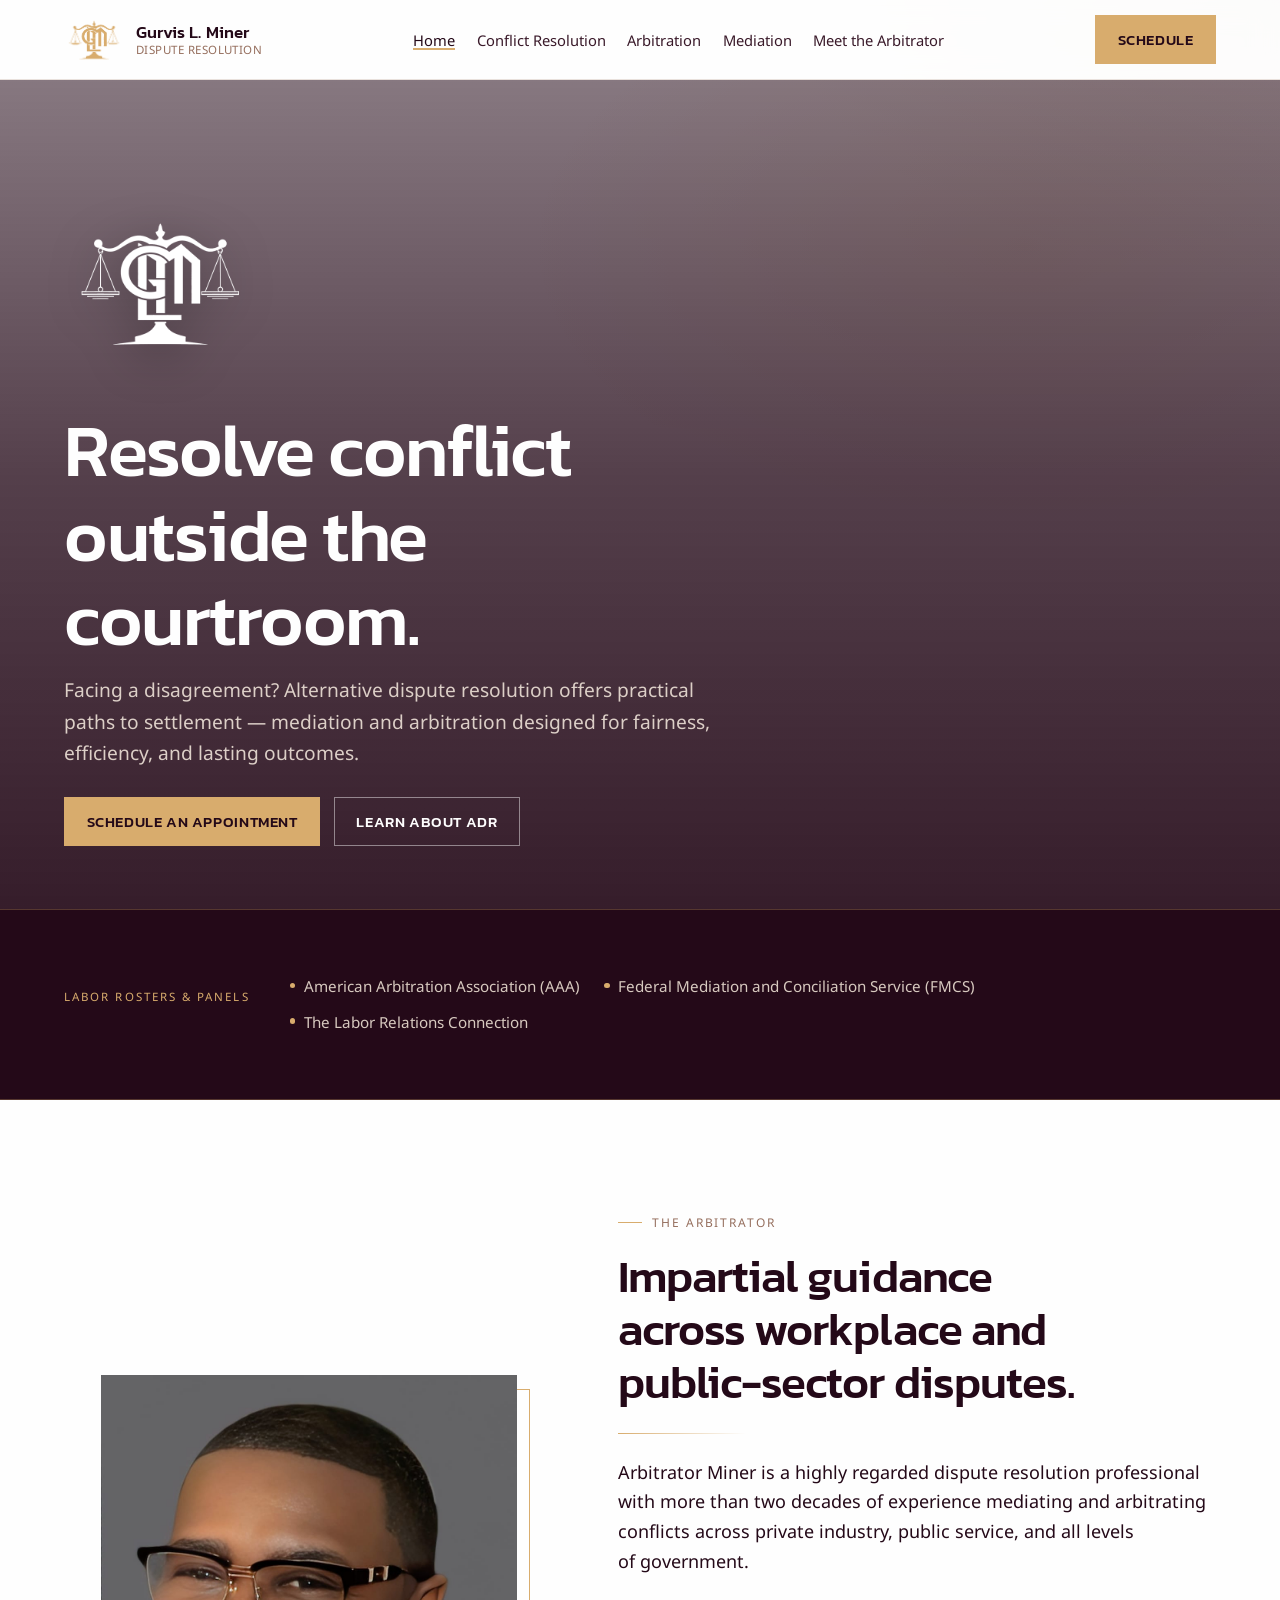
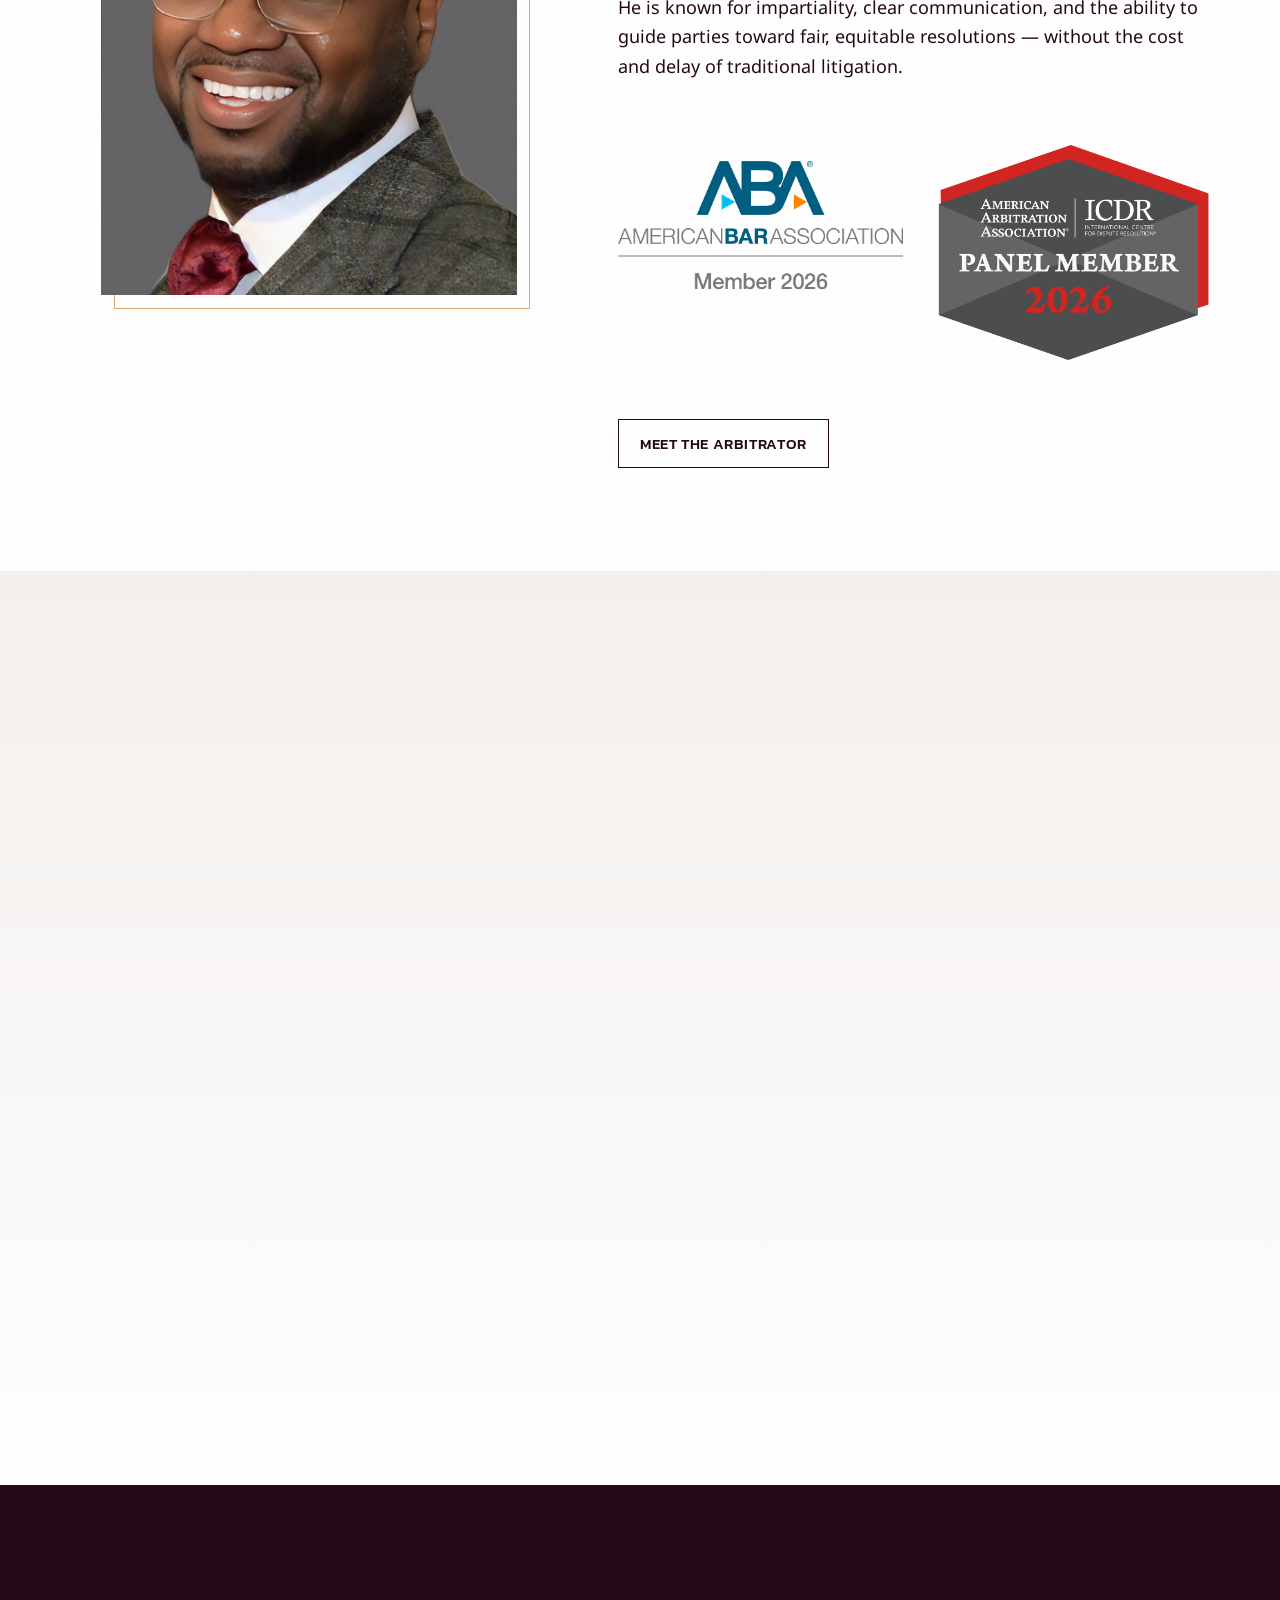
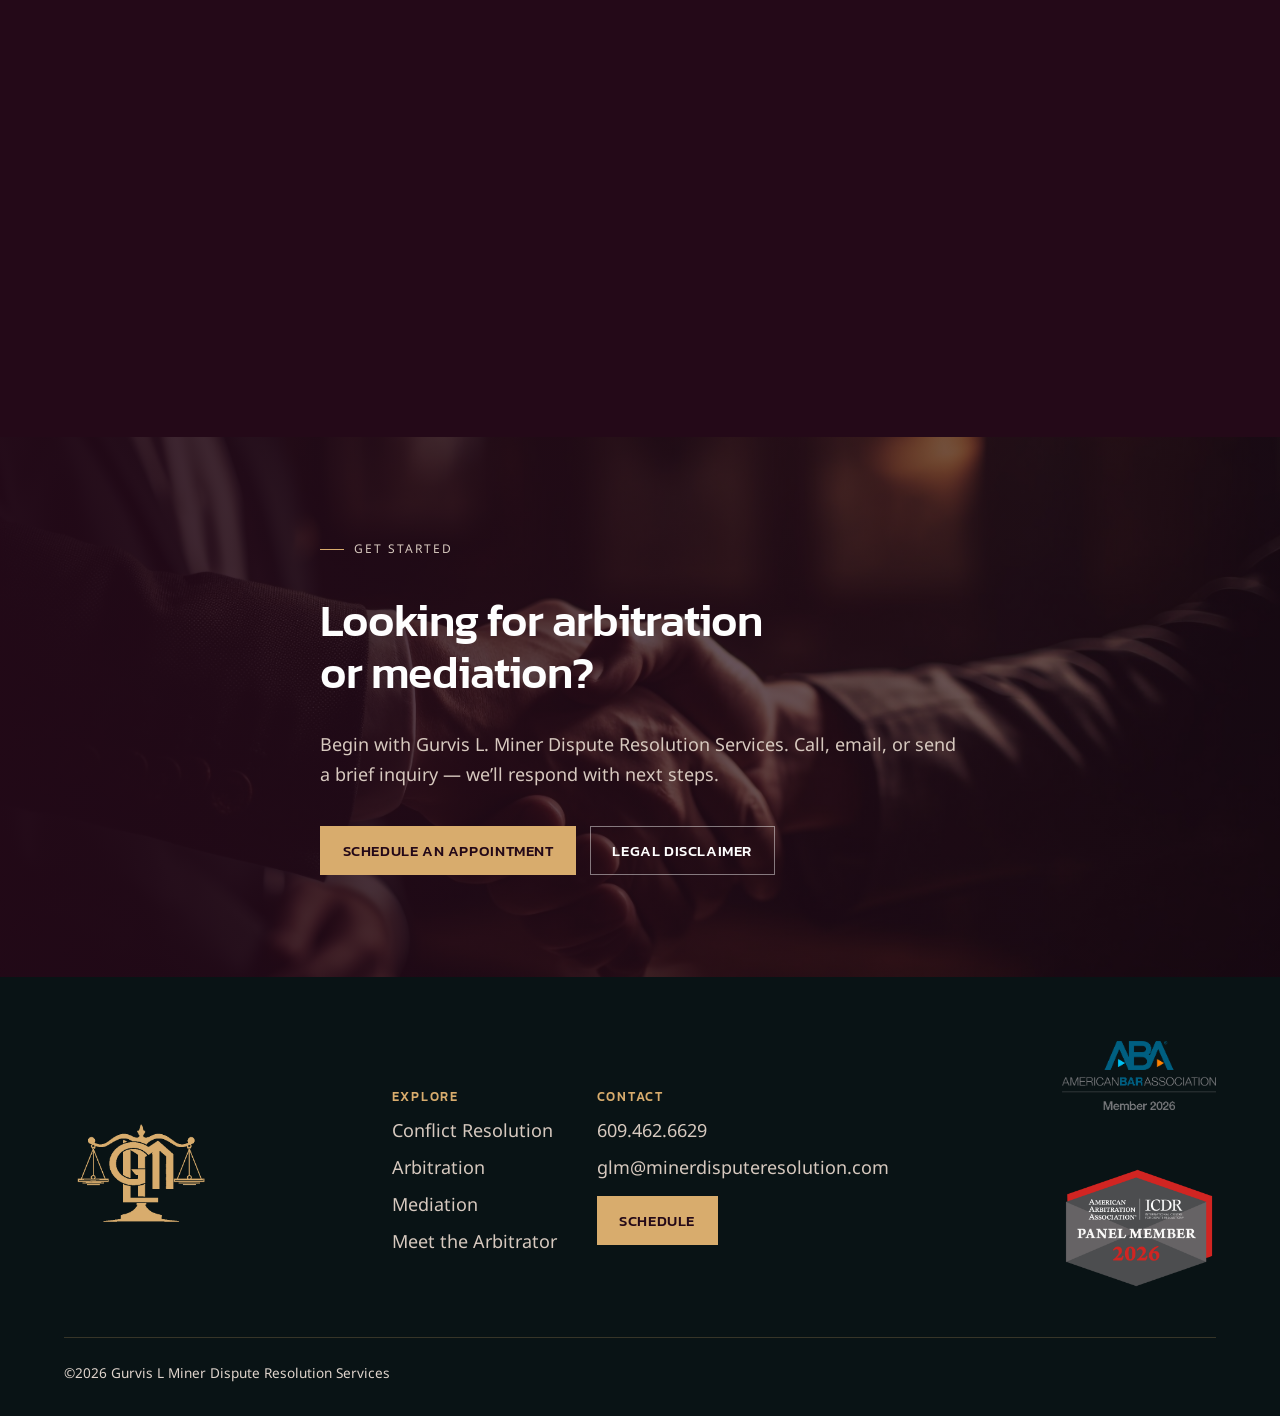
==== redesign/index.html @ 5213bed1 "Add static redesign of Miner Dispute Resolution site. Replace the WordPress marketing site with a mu" ====
<!DOCTYPE html>
<html lang="en">
<head>
  <meta charset="UTF-8" />
  <meta name="viewport" content="width=device-width, initial-scale=1" />
  <title>Gurvis L. Miner Dispute Resolution</title>
  <meta name="description" content="Arbitration, mediation, and conflict resolution with Gurvis L. Miner — experienced, impartial, efficient ADR outside the courtroom." />
  <link rel="icon" href="../assets/glm-nav-icon-gold-refined.png" />
  <link rel="preconnect" href="https://fonts.googleapis.com" />
  <link rel="preconnect" href="https://fonts.gstatic.com" crossorigin />
  <link href="https://fonts.googleapis.com/css2?family=Kanit:wght@400;500;600&family=Noto+Sans:wght@400;500;600&display=swap" rel="stylesheet" />
  <link rel="stylesheet" href="css/styles.css?v=18" />
  <!--
    ASSUMPTIONS
    - Homepage is the primary redesign proof for AI Engineering workflow
    - Content reused/tightened from live WordPress site
    - Palette: ink #240918, gold #D8AC6D, stone #D7C9BF, taupe #956E5D
    - Motif: balance/scales from GLM monogram → measured layout + gold rules
  -->
</head>
<body>
  <header class="site-header">
    <div class="nav-inner">
      <a class="brand" href="./">
        <img src="../assets/glm-nav-icon-gold-refined.png" alt="" width="64" height="64" />
        <span class="brand-text">
          <strong>Gurvis L. Miner</strong>
          <span>Dispute Resolution</span>
        </span>
      </a>
      <nav aria-label="Primary">
        <ul class="nav-links">
          <li><a href="./" aria-current="page">Home</a></li>
          <li><a href="conflict-resolution/">Conflict Resolution</a></li>
          <li><a href="arbitration/">Arbitration</a></li>
          <li><a href="mediation/">Mediation</a></li>
          <li><a href="meet-the-arbitrator/">Meet the Arbitrator</a></li>
        </ul>
      </nav>
      <a class="btn btn-gold nav-cta" href="contact/">Schedule</a>
      <button class="nav-toggle" type="button" aria-expanded="false" aria-controls="mobile-nav" aria-label="Open menu">
        <span></span><span></span><span></span>
      </button>
    </div>
  </header>

  <div class="mobile-panel" id="mobile-nav">
    <ul>
      <li><a href="./" aria-current="page">Home</a></li>
      <li><a href="conflict-resolution/">Conflict Resolution</a></li>
      <li><a href="arbitration/">Arbitration</a></li>
      <li><a href="mediation/">Mediation</a></li>
      <li><a href="meet-the-arbitrator/">Meet the Arbitrator</a></li>
      <li><a href="contact/">Contact</a></li>
    </ul>
    <a class="btn btn-gold" href="contact/">Schedule an Appointment</a>
  </div>

  <main>
    <section class="hero">
      <div class="hero-media" aria-hidden="true">
        <img src="../assets/photorealistic-lawyer-environment-scales.jpg" alt="" />
      </div>
      <div class="hero-inner">
        <img class="hero-brand" src="../assets/glm-logo-white.png" alt="Gurvis L. Miner Dispute Resolution" />
        <h1>Resolve conflict outside the courtroom.</h1>
        <p class="lede">
          Facing a disagreement? Alternative dispute resolution offers practical paths to settlement — mediation and arbitration designed for fairness, efficiency, and lasting outcomes.
        </p>
        <div class="hero-actions">
          <a class="btn btn-gold" href="contact/">Schedule an Appointment</a>
          <a class="btn btn-ghost" href="conflict-resolution/">Learn About ADR</a>
        </div>
      </div>
    </section>

    <section class="trust section-tight">
      <div class="wrap trust-inner">
        <p class="trust-label">Labor rosters &amp; panels</p>
        <ul class="trust-list">
          <li>American Arbitration Association (AAA)</li>
          <li>Federal Mediation and Conciliation Service (FMCS)</li>
          <li>The Labor Relations Connection</li>
        </ul>
      </div>
    </section>

    <section class="section">
      <div class="wrap about-grid reveal">
        <div class="about-photo">
          <img src="../assets/profile-pic-june-2025.jpg" alt="Portrait of Arbitrator Gurvis L. Miner" width="640" height="800" />
        </div>
        <div class="about-copy">
          <p class="eyebrow">The Arbitrator</p>
          <h2>Impartial guidance across workplace and public-sector disputes.</h2>
          <hr class="gold-rule" />
          <p>
            Arbitrator Miner is a highly regarded dispute resolution professional with more than two decades of experience mediating and arbitrating conflicts across private industry, public service, and all levels of government.
          </p>
          <p>
            He is known for impartiality, clear communication, and the ability to guide parties toward fair, equitable resolutions — without the cost and delay of traditional litigation.
          </p>
          <div class="credential-row" aria-label="Professional memberships">
            <img src="../assets/ABA_Member2026_rgb.png" alt="American Bar Association Member 2026" />
            <img src="../assets/aaa-icdr-panel-member.png" alt="AAA ICDR Panel Member" />
          </div>
          <p style="margin-top: 1.5rem;">
            <a class="btn btn-outline" href="meet-the-arbitrator/">Meet the Arbitrator</a>
          </p>
        </div>
      </div>
    </section>

    <section class="section services">
      <div class="wrap">
        <div class="services-head reveal">
          <p class="eyebrow">Services</p>
          <h2>Two paths. One standard of integrity.</h2>
          <p class="lede">Choose the process that fits your dispute — a binding decision through arbitration, or a party-driven agreement through mediation.</p>
        </div>

        <div class="service-list reveal">
          <a class="service-item" href="arbitration/">
            <h3>Arbitration <span>01</span></h3>
            <p>A formal ADR process where a neutral arbitrator reviews evidence and issues a final decision — streamlined, confidential, and often more timely than court.</p>
            <span class="btn btn-ink">Learn more</span>
          </a>
          <a class="service-item" href="mediation/">
            <h3>Mediation <span>02</span></h3>
            <p>A collaborative process where parties retain control. The mediator facilitates dialogue, surfaces shared interests, and helps craft a mutually workable resolution.</p>
            <span class="btn btn-ink">Learn more</span>
          </a>
          <a class="service-item" href="conflict-resolution/">
            <h3>Conflict Resolution <span>03</span></h3>
            <p>When workplace disagreement becomes costly, a clear plan for peaceful resolution protects relationships, productivity, and trust.</p>
            <span class="btn btn-ink">Learn more</span>
          </a>
        </div>
      </div>
    </section>

    <section class="section principles">
      <div class="wrap reveal">
        <p class="eyebrow">Practice principles</p>
        <h2>Fairness and efficiency — from filing to award.</h2>
        <div class="principle-grid">
          <article class="principle">
            <p class="principle-num">Principle I</p>
            <h3>A fair and efficient process</h3>
            <p>
              Parties seek resolution that is both fair and efficient. An essential part of the arbitrator’s role is to protect that standard from the moment a case is filed through the issuance of the award.
            </p>
          </article>
          <article class="principle">
            <p class="principle-num">Principle II</p>
            <h3>The process belongs to the parties</h3>
            <p>
              Parties design and implement the arbitral process. The arbitrator manages it — permitting agreement where possible, and deciding fairly where the parties reach an impasse.
            </p>
          </article>
        </div>
      </div>
    </section>

    <section class="section cta-band">
      <div class="cta-band-media" aria-hidden="true">
        <img src="../assets/businessmen-suits-seal-agreement-with-handshake-generated-by-ai.jpg" alt="" />
      </div>
      <div class="wrap reveal">
        <p class="eyebrow">Get started</p>
        <h2>Looking for arbitration or mediation?</h2>
        <p>Begin with Gurvis L. Miner Dispute Resolution Services. Call, email, or send a brief inquiry — we’ll respond with next steps.</p>
        <div class="hero-actions">
          <a class="btn btn-gold" href="contact/">Schedule an Appointment</a>
          <button class="btn btn-ghost" type="button" data-open-disclaimer>Legal Disclaimer</button>
        </div>
      </div>
    </section>
  </main>

  <div class="modal" id="disclaimer-modal" aria-hidden="true">
    <div class="modal-backdrop" data-close-disclaimer tabindex="-1"></div>
    <div
      class="modal-dialog"
      role="dialog"
      aria-modal="true"
      aria-labelledby="disclaimer-title"
    >
      <div class="modal-header">
        <h2 id="disclaimer-title">Legal Disclaimer</h2>
        <button class="modal-close" type="button" data-close-disclaimer aria-label="Close disclaimer">&times;</button>
      </div>
      <div class="modal-body">
        <p>Please read the following carefully. The contents of this website are for informational purposes only and should not be relied upon as legal or tax advice, or serve as a substitute for the advice of legal counsel. All content and information contained herein, as well as any site-related service, is provided “as is” without warranty of any kind, either express or implied. Although we strive to ensure integrity, we cannot and do not warrant the accuracy, completeness, non-infringement, merchantability or fitness of any information contained on this website. No action should be taken in reliance on the information herein and we disclaim all liability in respect to actions taken or not taken based on this website’s contents to the fullest extent permitted by law. We reserve the right to make changes and improvements to our website at any time and without notice, and assume no liability for damages incurred directly or indirectly as a result of any errors, omissions or discrepancies.</p>
      </div>
      <div class="modal-footer">
        <button class="btn btn-gold" type="button" data-close-disclaimer>Close</button>
      </div>
    </div>
  </div>

  <footer class="site-footer">
    <div class="wrap">
      <div class="footer-top">
        <div class="footer-brand">
          <img class="footer-logo" src="../assets/glm-nav-icon-gold-refined.png" alt="Gurvis L. Miner Dispute Resolution" width="96" height="96" />
        </div>
        <div class="footer-cols">
          <div>
            <h4>Explore</h4>
            <ul>
              <li><a href="conflict-resolution/">Conflict Resolution</a></li>
              <li><a href="arbitration/">Arbitration</a></li>
              <li><a href="mediation/">Mediation</a></li>
              <li><a href="meet-the-arbitrator/">Meet the Arbitrator</a></li>
            </ul>
          </div>
          <div>
            <h4>Contact</h4>
            <ul>
              <li><a href="tel:6094626629">609.462.6629</a></li>
              <li><a href="mailto:glm@minerdisputeresolution.com">glm@minerdisputeresolution.com</a></li>
              <li><a class="btn btn-gold footer-schedule" href="contact/">Schedule</a></li>
            </ul>
          </div>
        </div>
        <div class="footer-badges" aria-label="Professional memberships">
          <img src="../assets/ABA_Member2026_rgb.png" alt="American Bar Association Member 2026" />
          <img src="../assets/aaa-icdr-panel-member.png" alt="AAA ICDR Panel Member" />
        </div>
      </div>
      <div class="footer-bottom">
        <p>©2026 Gurvis L Miner Dispute Resolution Services</p>
      </div>
    </div>
  </footer>

  <script src="js/site.js?v=3"></script>
</body>
</html>
---- redesign/css/styles.css ----
/* ============================================================
   GLM Dispute Resolution — Redesign
   Assumptions (manager may override):
   - Static multi-page HTML replaces WordPress marketing site
   - Palette + logos lifted from live brand; layout is new
   - Primary conversion: contact / schedule appointment
   - Audience: labor counsel, HR, unions, government parties
   Form from content: scales/balance motif → measured grids,
   gold hairlines, symmetrical trust marks, calm dark/light rhythm
   ============================================================ */

:root {
  --ink: #240918;
  --ink-soft: #3a1a2a;
  --gold: #d8ac6d;
  --gold-soft: #c6ac8f;
  --stone: #d7c9bf;
  --stone-deep: #c4b3a6;
  --taupe: #956e5d;
  --cream: #fafae1;
  --paper: #fefefe;
  --near-black: #091315;
  --line: color-mix(in srgb, var(--gold) 35%, transparent);
  --shadow: 0 24px 60px color-mix(in srgb, var(--ink) 18%, transparent);

  --font-display: "Kanit", "Helvetica Neue", sans-serif;
  --font-body: "Noto Sans", system-ui, sans-serif;

  --pad: clamp(1.25rem, 4vw, 4.5rem);
  --max: 72rem;
  --nav-h: 5rem;
  --ease: cubic-bezier(0.22, 1, 0.36, 1);
}

*,
*::before,
*::after {
  box-sizing: border-box;
}

html {
  scroll-behavior: smooth;
}

body {
  margin: 0;
  font-family: var(--font-body);
  font-size: clamp(1rem, 0.95rem + 0.25vw, 1.125rem);
  line-height: 1.65;
  color: var(--ink);
  background:
    radial-gradient(1200px 600px at 10% -10%, color-mix(in srgb, var(--gold) 12%, transparent), transparent 60%),
    radial-gradient(900px 500px at 100% 0%, color-mix(in srgb, var(--stone) 35%, transparent), transparent 55%),
    var(--paper);
  text-wrap: pretty;
}

img {
  max-width: 100%;
  height: auto;
  display: block;
}

a {
  color: inherit;
  text-decoration-thickness: 1px;
  text-underline-offset: 0.2em;
}

a:hover {
  color: var(--taupe);
}

h1,
h2,
h3,
h4 {
  font-family: var(--font-display);
  font-weight: 500;
  line-height: 1.15;
  letter-spacing: -0.02em;
  text-wrap: balance;
  margin: 0 0 0.75rem;
}

p {
  margin: 0 0 1rem;
  max-width: 65ch;
}

p:last-child {
  margin-bottom: 0;
}

.sr-only {
  position: absolute;
  width: 1px;
  height: 1px;
  padding: 0;
  margin: -1px;
  overflow: hidden;
  clip: rect(0, 0, 0, 0);
  border: 0;
}

/* ---------- Shell ---------- */

.site-header {
  position: sticky;
  top: 0;
  z-index: 50;
  height: var(--nav-h);
  display: flex;
  align-items: center;
  backdrop-filter: blur(14px);
  background: color-mix(in srgb, var(--paper) 86%, transparent);
  border-bottom: 1px solid color-mix(in srgb, var(--stone) 55%, transparent);
  transition: background 0.35s var(--ease), box-shadow 0.35s var(--ease);
}

.site-header.is-scrolled {
  background: color-mix(in srgb, var(--paper) 94%, transparent);
  box-shadow: 0 8px 30px color-mix(in srgb, var(--ink) 8%, transparent);
}

.nav-inner {
  width: min(100% - 2rem, var(--max));
  margin-inline: auto;
  display: flex;
  align-items: center;
  justify-content: space-between;
  gap: 1rem;
}

.brand {
  display: inline-flex;
  align-items: center;
  gap: 0.75rem;
  text-decoration: none;
  color: var(--ink);
  min-width: 0;
}

.brand:hover {
  color: var(--ink);
}

.brand img {
  width: 3.75rem;
  height: 3.75rem;
  object-fit: contain;
}

.brand-text {
  display: flex;
  flex-direction: column;
  line-height: 1.15;
  min-width: 0;
}

.brand-text strong {
  font-family: var(--font-display);
  font-weight: 500;
  font-size: 1.05rem;
  letter-spacing: 0.01em;
}

.brand-text span {
  font-size: 0.72rem;
  color: var(--taupe);
  letter-spacing: 0.04em;
  text-transform: uppercase;
}

.nav-links {
  display: none;
  align-items: center;
  gap: 1.35rem;
  list-style: none;
  margin: 0;
  padding: 0;
}

.nav-links a {
  text-decoration: none;
  font-size: 0.92rem;
  color: var(--ink-soft);
}

.nav-links a[aria-current="page"],
.nav-links a:hover {
  color: var(--ink);
}

.nav-links a[aria-current="page"] {
  box-shadow: inset 0 -2px 0 var(--gold);
}

.btn.nav-cta {
  display: none;
}

.nav-toggle {
  appearance: none;
  border: 1px solid var(--stone);
  background: var(--paper);
  color: var(--ink);
  width: 2.5rem;
  height: 2.5rem;
  border-radius: 0;
  cursor: pointer;
  display: flex;
  flex-direction: column;
  align-items: center;
  justify-content: center;
  gap: 3px;
  padding: 0;
}

.nav-toggle span {
  display: block;
  width: 1rem;
  height: 2px;
  background: var(--ink);
  flex-shrink: 0;
}

.mobile-panel {
  display: none;
  position: fixed;
  inset: var(--nav-h) 0 auto 0;
  background: var(--paper);
  border-bottom: 1px solid var(--stone);
  padding: 1rem 1.25rem 1.5rem;
  z-index: 40;
}

.mobile-panel.is-open {
  display: block;
}

.mobile-panel ul {
  list-style: none;
  margin: 0 0 1rem;
  padding: 0;
}

.mobile-panel ul a {
  display: block;
  padding: 0.7rem 0;
  text-decoration: none;
  border-bottom: 1px solid color-mix(in srgb, var(--stone) 60%, transparent);
  color: var(--ink);
}

.mobile-panel .btn {
  display: inline-flex;
  width: 100%;
  box-sizing: border-box;
  margin-top: 0.35rem;
  border-bottom: 0;
  text-align: center;
  justify-content: center;
}

@media (min-width: 920px) {
  .nav-links {
    display: flex;
  }

  .btn.nav-cta {
    display: inline-flex;
  }

  .nav-toggle,
  .mobile-panel {
    display: none !important;
  }
}

/* ---------- Buttons ---------- */

.btn {
  display: inline-flex;
  align-items: center;
  justify-content: center;
  gap: 0.5rem;
  min-height: 2.85rem;
  padding: 0.7rem 1.35rem;
  font-family: var(--font-display);
  font-size: 0.95rem;
  font-weight: 500;
  letter-spacing: 0.04em;
  text-transform: uppercase;
  text-decoration: none;
  border: 1px solid transparent;
  cursor: pointer;
  transition: transform 0.25s var(--ease), background 0.25s var(--ease), color 0.25s var(--ease), border-color 0.25s var(--ease);
}

.btn:hover {
  transform: translateY(-1px);
  color: inherit;
}

.btn-gold {
  background: var(--gold);
  color: var(--ink);
  border-color: var(--gold);
}

.btn-gold:hover {
  background: var(--gold-soft);
  color: var(--ink);
}

.btn-ghost {
  background: transparent;
  color: var(--paper);
  border-color: color-mix(in srgb, var(--paper) 45%, transparent);
}

.btn-ghost:hover {
  border-color: var(--gold);
  color: var(--gold);
}

.btn-ink {
  background: var(--ink);
  color: var(--paper);
  border-color: var(--ink);
}

.btn-ink:hover {
  background: var(--ink-soft);
  color: var(--paper);
}

.btn-outline {
  background: transparent;
  color: var(--ink);
  border-color: var(--ink);
}

.btn-outline:hover {
  background: var(--ink);
  color: var(--paper);
}

/* ---------- Layout helpers ---------- */

.section {
  padding: clamp(3.5rem, 8vw, 7rem) var(--pad);
}

.section-tight {
  padding: clamp(2.5rem, 5vw, 4rem) var(--pad);
}

.wrap {
  width: min(100%, var(--max));
  margin-inline: auto;
}

.eyebrow {
  display: inline-flex;
  align-items: center;
  gap: 0.65rem;
  font-size: 0.75rem;
  letter-spacing: 0.16em;
  text-transform: uppercase;
  color: var(--taupe);
  margin-bottom: 1rem;
}

.eyebrow::before {
  content: "";
  width: 1.5rem;
  height: 1px;
  background: var(--gold);
}

.lede {
  font-size: clamp(1.05rem, 0.95rem + 0.4vw, 1.2rem);
  color: color-mix(in srgb, var(--ink) 78%, white);
  max-width: 42rem;
}

.gold-rule {
  width: min(8rem, 30%);
  height: 1px;
  background: linear-gradient(90deg, var(--gold), transparent);
  border: 0;
  margin: 1.5rem 0;
}

/* ---------- Hero ---------- */

.hero {
  position: relative;
  min-height: min(92vh, 52rem);
  display: grid;
  align-items: end;
  color: var(--paper);
  overflow: hidden;
  isolation: isolate;
}

.hero-media {
  position: absolute;
  inset: 0;
  z-index: -2;
}

.hero-media img {
  width: 100%;
  height: 100%;
  object-fit: cover;
  object-position: center 30%;
  transform: scale(1.04);
  animation: heroDrift 18s var(--ease) infinite alternate;
}

@media (max-width: 719px) {
  .hero-media img {
    object-position: 64% 28%;
    transform: scale(1.05);
    animation: heroDriftMobile 40s cubic-bezier(0.37, 0, 0.63, 1) infinite alternate;
    will-change: transform;
    backface-visibility: hidden;
  }

  .hero {
    min-height: min(88vh, 44rem);
  }
}

@keyframes heroDrift {
  from { transform: scale(1.04) translate3d(0, 0, 0); }
  to { transform: scale(1.08) translate3d(-1.2%, -0.8%, 0); }
}

@keyframes heroDriftMobile {
  from { transform: scale(1.05) translate3d(0, 0, 0); }
  to { transform: scale(1.08) translate3d(-0.35%, -0.2%, 0); }
}

.hero::after {
  content: "";
  position: absolute;
  inset: 0;
  z-index: -1;
  background:
    linear-gradient(180deg, color-mix(in srgb, var(--ink) 55%, transparent) 0%, color-mix(in srgb, var(--ink) 78%, transparent) 48%, color-mix(in srgb, var(--ink) 92%, transparent) 100%),
    radial-gradient(700px 400px at 80% 20%, color-mix(in srgb, var(--gold) 18%, transparent), transparent 70%);
}

.hero-inner {
  width: min(100% - 2rem, var(--max));
  margin: 0 auto;
  padding: clamp(5rem, 12vh, 8rem) 0 clamp(3rem, 7vh, 5rem);
}

.hero-brand {
  width: min(12rem, 42vw);
  margin-bottom: 1.75rem;
  filter: drop-shadow(0 8px 24px color-mix(in srgb, black 35%, transparent));
  animation: rise 0.9s var(--ease) both;
}

.hero h1 {
  font-size: clamp(2.4rem, 1.4rem + 4.2vw, 4.6rem);
  max-width: 14ch;
  color: var(--paper);
  animation: rise 1s 0.08s var(--ease) both;
}

.hero .lede {
  color: color-mix(in srgb, var(--stone) 88%, white);
  animation: rise 1s 0.16s var(--ease) both;
}

.hero-actions,
.cta-group {
  display: flex;
  flex-wrap: wrap;
  gap: 0.85rem;
  align-items: stretch;
  margin-top: 1.75rem;
}

.hero-actions {
  animation: rise 1s 0.24s var(--ease) both;
}

.cta-group {
  margin-top: 1.5rem;
}

.cta-band .hero-actions {
  margin-top: 0;
}

@media (max-width: 719px) {
  .hero-actions,
  .cta-group {
    flex-direction: column;
    align-items: stretch;
    gap: 1rem;
  }

  .hero-actions .btn,
  .cta-group .btn {
    width: 100%;
    margin-left: 0 !important;
    margin-right: 0 !important;
  }
}

@keyframes rise {
  from {
    opacity: 0;
    transform: translateY(18px);
  }
  to {
    opacity: 1;
    transform: none;
  }
}

@media (prefers-reduced-motion: reduce) {
  .hero-media img,
  .hero-brand,
  .hero h1,
  .hero .lede,
  .hero-actions,
  .reveal {
    animation: none !important;
    transition: none !important;
    opacity: 1 !important;
    transform: none !important;
  }
}

/* ---------- Trust strip ---------- */

.trust {
  background: var(--ink);
  color: var(--stone);
  border-block: 1px solid color-mix(in srgb, var(--gold) 28%, transparent);
}

.trust-inner {
  display: grid;
  gap: 1.25rem;
  align-items: center;
}

.trust-label {
  font-size: 0.72rem;
  letter-spacing: 0.18em;
  text-transform: uppercase;
  color: var(--gold);
}

.trust-list {
  display: flex;
  flex-wrap: wrap;
  gap: 0.65rem 1.5rem;
  list-style: none;
  margin: 0;
  padding: 0;
  font-size: 0.95rem;
}

.trust-list li {
  position: relative;
  padding-left: 0.9rem;
}

.trust-list li::before {
  content: "";
  position: absolute;
  left: 0;
  top: 0.55em;
  width: 0.35rem;
  height: 0.35rem;
  background: var(--gold);
  border-radius: 50%;
}

@media (min-width: 800px) {
  .trust-inner {
    grid-template-columns: auto 1fr;
    gap: 2.5rem;
  }
}

/* ---------- About ---------- */

.about-grid {
  display: grid;
  gap: 2.5rem;
  align-items: center;
}

.about-photo {
  position: relative;
  justify-self: center;
  width: min(100%, 26rem);
}

.about-photo img {
  width: 100%;
  aspect-ratio: 4 / 5;
  object-fit: cover;
  object-position: center top;
  filter: contrast(1.02) saturate(0.95);
}

.about-photo::after {
  content: "";
  position: absolute;
  inset: 0.85rem -0.85rem -0.85rem 0.85rem;
  border: 1px solid var(--gold);
  z-index: -1;
}

.about-copy h2 {
  font-size: clamp(1.9rem, 1.3rem + 2vw, 3rem);
}

.credential-row {
  display: flex;
  flex-wrap: wrap;
  gap: 1.25rem 1.75rem;
  align-items: center;
  justify-content: center;
  margin-top: 1.75rem;
}

.credential-row img {
  width: 275px;
  max-width: 100%;
  height: auto;
  object-fit: contain;
}

@media (min-width: 900px) {
  .credential-row {
    flex-wrap: nowrap;
    justify-content: flex-start;
  }

  .credential-row img {
    width: min(160px, calc((100% - 1.75rem) / 2));
    max-width: none;
    flex: 1 1 0;
  }
}

@media (min-width: 900px) {
  .about-grid {
    grid-template-columns: 0.9fr 1.1fr;
    gap: 4rem;
  }
}

/* ---------- Services ---------- */

.services {
  background:
    linear-gradient(180deg, color-mix(in srgb, var(--stone) 28%, var(--paper)), var(--paper));
}

.services-head {
  display: grid;
  gap: 1rem;
  margin-bottom: clamp(2rem, 4vw, 3rem);
  max-width: 40rem;
}

.service-list {
  display: grid;
  gap: 1px;
  background: color-mix(in srgb, var(--ink) 12%, transparent);
  border: 1px solid color-mix(in srgb, var(--ink) 12%, transparent);
}

.service-item {
  display: grid;
  gap: 1.25rem;
  padding: clamp(1.5rem, 3vw, 2.25rem);
  background: var(--paper);
  text-decoration: none;
  color: inherit;
  transition: background 0.3s var(--ease);
}

.service-item:hover {
  background: color-mix(in srgb, var(--cream) 70%, var(--paper));
  color: inherit;
}

.service-item h3 {
  font-size: clamp(1.4rem, 1.1rem + 1vw, 1.85rem);
  display: flex;
  align-items: baseline;
  justify-content: space-between;
  gap: 1rem;
}

.service-item h3 span {
  font-size: 0.85rem;
  color: var(--gold);
  letter-spacing: 0.08em;
}

.service-item p {
  color: color-mix(in srgb, var(--ink) 75%, white);
}

@media (min-width: 800px) {
  .service-item {
    grid-template-columns: 1.1fr 1.4fr auto;
    align-items: center;
  }

  .service-item h3 {
    margin: 0;
  }

  .service-item p {
    margin: 0;
  }
}

/* ---------- Principles ---------- */

.principles {
  background: var(--ink);
  color: var(--paper);
}

.principles h2,
.principles .eyebrow {
  color: var(--stone);
}

.principles .eyebrow {
  color: var(--gold);
}

.principle-grid {
  display: grid;
  gap: 1.5rem;
  margin-top: 2rem;
}

.principle {
  padding: 1.5rem 0;
  border-top: 1px solid color-mix(in srgb, var(--gold) 30%, transparent);
}

.principle-num {
  font-family: var(--font-display);
  color: var(--gold);
  letter-spacing: 0.12em;
  font-size: 0.8rem;
  text-transform: uppercase;
  margin-bottom: 0.65rem;
}

.principle h3 {
  color: var(--paper);
  font-size: 1.45rem;
}

.principle p {
  color: color-mix(in srgb, var(--stone) 85%, white);
}

@media (min-width: 800px) {
  .principle-grid {
    grid-template-columns: 1fr 1fr;
    gap: 2.5rem;
  }
}

/* ---------- CTA band ---------- */

.cta-band {
  position: relative;
  overflow: hidden;
  color: var(--paper);
  isolation: isolate;
}

.cta-band-media {
  position: absolute;
  inset: 0;
  z-index: -2;
}

.cta-band-media img {
  width: 100%;
  height: 100%;
  object-fit: cover;
}

.cta-band::after {
  content: "";
  position: absolute;
  inset: 0;
  z-index: -1;
  background: linear-gradient(90deg, color-mix(in srgb, var(--ink) 92%, transparent) 0%, color-mix(in srgb, var(--ink) 70%, transparent) 55%, color-mix(in srgb, var(--ink) 55%, transparent) 100%);
}

.cta-band .wrap {
  display: grid;
  gap: 1.25rem;
  max-width: 40rem;
}

.cta-band h2 {
  font-size: clamp(1.8rem, 1.2rem + 2vw, 2.8rem);
  color: var(--paper);
}

.cta-band p {
  color: var(--stone);
}

/* ---------- Page hero (inner) ---------- */

.page-hero {
  background: var(--ink);
  color: var(--paper);
  padding: clamp(4rem, 10vw, 6.5rem) var(--pad) clamp(3rem, 6vw, 4.5rem);
  position: relative;
  overflow: hidden;
}

.page-hero::before {
  content: "";
  position: absolute;
  inset: auto -10% -40% auto;
  width: 28rem;
  height: 28rem;
  background: radial-gradient(circle, color-mix(in srgb, var(--gold) 22%, transparent), transparent 70%);
  pointer-events: none;
}

.page-hero h1 {
  font-size: clamp(2.2rem, 1.4rem + 3vw, 3.8rem);
  color: var(--paper);
  max-width: 16ch;
}

.page-hero .lede {
  color: var(--stone);
}

/* ---------- Process steps ---------- */

.steps {
  display: grid;
  gap: 0;
  counter-reset: step;
}

.step {
  display: grid;
  gap: 0.75rem;
  padding: 1.75rem 0;
  border-bottom: 1px solid color-mix(in srgb, var(--stone) 70%, transparent);
  counter-increment: step;
}

.step::before {
  content: counter(step, decimal-leading-zero);
  font-family: var(--font-display);
  color: var(--gold);
  letter-spacing: 0.08em;
  font-size: 0.85rem;
}

.step h3 {
  font-size: 1.35rem;
}

@media (min-width: 800px) {
  .steps {
    grid-template-columns: repeat(3, 1fr);
    gap: 1.5rem;
  }

  .step {
    border-bottom: 0;
    border-top: 1px solid var(--gold);
    padding-top: 1.5rem;
  }
}

/* ---------- Split media ---------- */

.split {
  display: grid;
  gap: 2rem;
  align-items: center;
}

.split img {
  width: 100%;
  aspect-ratio: 4 / 3;
  object-fit: cover;
}

@media (min-width: 900px) {
  .split {
    grid-template-columns: 1fr 1fr;
    gap: 3.5rem;
  }

  .split.reverse .split-copy {
    order: 2;
  }
}

/* ---------- Contact ---------- */

.contact-grid {
  display: grid;
  gap: 2.5rem;
}

.contact-methods {
  display: grid;
  gap: 1.25rem;
}

.contact-method {
  padding: 1.25rem 0;
  border-top: 1px solid color-mix(in srgb, var(--stone) 75%, transparent);
}

.contact-method span {
  display: block;
  font-size: 0.75rem;
  letter-spacing: 0.14em;
  text-transform: uppercase;
  color: var(--taupe);
  margin-bottom: 0.35rem;
}

.contact-method a,
.contact-method strong {
  font-family: var(--font-display);
  font-size: 1.35rem;
  text-decoration: none;
}

.form {
  display: grid;
  gap: 1rem;
  padding: clamp(1.25rem, 3vw, 2rem);
  background: color-mix(in srgb, var(--stone) 22%, var(--paper));
  border: 1px solid color-mix(in srgb, var(--stone) 70%, transparent);
}

.form-row {
  display: grid;
  gap: 1rem;
}

@media (min-width: 640px) {
  .form-row.two {
    grid-template-columns: 1fr 1fr;
  }
}

label {
  display: grid;
  gap: 0.4rem;
  font-size: 0.85rem;
  letter-spacing: 0.04em;
  color: var(--ink-soft);
}

input,
select,
textarea {
  width: 100%;
  border: 1px solid color-mix(in srgb, var(--ink) 18%, transparent);
  background: var(--paper);
  color: var(--ink);
  padding: 0.8rem 0.9rem;
  font: inherit;
  border-radius: 0;
}

input:focus,
select:focus,
textarea:focus {
  outline: 2px solid color-mix(in srgb, var(--gold) 70%, transparent);
  outline-offset: 1px;
}

textarea {
  min-height: 8rem;
  resize: vertical;
}

.form-note {
  font-size: 0.85rem;
  color: var(--taupe);
}

@media (min-width: 960px) {
  .contact-grid {
    grid-template-columns: 0.9fr 1.1fr;
    gap: 3.5rem;
    align-items: start;
  }
}

/* ---------- Footer ---------- */

.site-footer {
  background: var(--near-black);
  color: color-mix(in srgb, var(--stone) 80%, white);
  padding: clamp(2.5rem, 5vw, 4rem) var(--pad) 2rem;
}

.footer-top {
  display: grid;
  gap: 2rem;
  padding-bottom: 2rem;
  border-bottom: 1px solid color-mix(in srgb, var(--gold) 22%, transparent);
  align-items: center;
  justify-items: center;
  text-align: center;
}

.footer-brand {
  display: flex;
  flex-direction: column;
  align-items: center;
  justify-content: center;
  justify-self: center;
  width: auto;
}

.footer-brand .footer-logo {
  width: max(150px, 12vw);
  min-width: 150px;
  height: auto;
  margin-bottom: 0;
  flex-shrink: 0;
}

.footer-badges {
  display: flex;
  flex-direction: column;
  align-items: center;
  justify-content: center;
  gap: 0.75rem;
  justify-self: center;
  width: auto;
}

.footer-badges img {
  width: max(150px, 12vw);
  min-width: 150px;
  height: auto;
  object-fit: contain;
}

.footer-cols {
  display: grid;
  grid-template-columns: 1fr;
  gap: 1.5rem;
  justify-content: center;
  justify-items: center;
  align-content: center;
  text-align: center;
  width: 100%;
}

.footer-cols h4 {
  color: var(--gold);
  font-size: 0.8rem;
  letter-spacing: 0.14em;
  text-transform: uppercase;
  margin-bottom: 0.75rem;
}

.footer-cols ul {
  list-style: none;
  margin: 0;
  padding: 0;
  display: grid;
  gap: 0.45rem;
  justify-items: center;
}

.footer-cols a {
  text-decoration: none;
  color: var(--stone);
}

.footer-cols a:hover {
  color: var(--gold);
}

.footer-cols .footer-schedule {
  margin-top: 0.35rem;
  width: fit-content;
  color: var(--ink);
  margin-inline: auto;
}

.footer-cols .footer-schedule:hover {
  color: var(--ink);
}

.footer-bottom {
  padding-top: 1.5rem;
  display: grid;
  gap: 1rem;
  font-size: 0.85rem;
  text-align: center;
  justify-items: center;
}

@media (min-width: 900px) {
  .footer-top {
    grid-template-columns: 1fr auto 1fr;
    justify-items: stretch;
    align-items: stretch;
    text-align: left;
  }

  .footer-brand {
    grid-column: 1;
    width: auto;
    height: 100%;
    min-height: 100%;
    align-items: flex-start;
    justify-self: start;
  }

  .footer-cols {
    grid-column: 2;
    grid-template-columns: auto auto;
    gap: 1.5rem 2.5rem;
    justify-self: center;
    justify-items: start;
    text-align: left;
    width: auto;
    height: 100%;
    min-height: 100%;
  }

  .footer-cols ul {
    justify-items: start;
  }

  .footer-cols .footer-schedule {
    margin-inline: 0;
  }

  .footer-badges {
    grid-column: 3;
    width: auto;
    height: 100%;
    min-height: 100%;
    align-items: flex-end;
    justify-content: space-between;
    justify-self: end;
  }

  .footer-bottom {
    text-align: left;
    justify-items: start;
  }
}

/* ---------- Disclaimer modal ---------- */

.modal {
  position: fixed;
  inset: 0;
  z-index: 1000;
  display: none;
  place-items: center;
  padding: 1.25rem;
}

.modal.is-open {
  display: grid;
}

.modal-backdrop {
  position: absolute;
  inset: 0;
  background: rgb(36 9 24 / 0.78);
  cursor: pointer;
}

.modal-dialog {
  position: relative;
  z-index: 1;
  width: min(100%, 40rem);
  max-height: min(88vh, 40rem);
  display: flex;
  flex-direction: column;
  background: var(--paper);
  color: var(--ink);
  border: 1px solid color-mix(in srgb, var(--gold) 45%, var(--stone));
  box-shadow: var(--shadow);
}

.modal-header {
  display: flex;
  align-items: center;
  justify-content: space-between;
  gap: 1rem;
  padding: 1.15rem 1.35rem;
  border-bottom: 1px solid color-mix(in srgb, var(--stone) 70%, transparent);
}

.modal-header h2 {
  margin: 0;
  font-size: 1.35rem;
  color: var(--ink);
}

.modal-close {
  appearance: none;
  border: 0;
  background: transparent;
  color: var(--ink);
  font-size: 1.75rem;
  line-height: 1;
  cursor: pointer;
  padding: 0.15rem 0.4rem;
}

.modal-close:hover {
  color: var(--taupe);
}

.modal-body {
  padding: 1.25rem 1.35rem;
  overflow: auto;
  font-size: 0.98rem;
  line-height: 1.7;
}

.modal-body p {
  max-width: none;
  margin: 0;
}

.modal-footer {
  padding: 1rem 1.35rem 1.25rem;
  border-top: 1px solid color-mix(in srgb, var(--stone) 70%, transparent);
  display: flex;
  justify-content: flex-end;
}

body.modal-open {
  overflow: hidden;
}

/* ---------- Reveal on scroll ---------- */

.reveal {
  opacity: 0;
  transform: translateY(16px);
  transition: opacity 0.7s var(--ease), transform 0.7s var(--ease);
}

.reveal.is-visible {
  opacity: 1;
  transform: none;
}
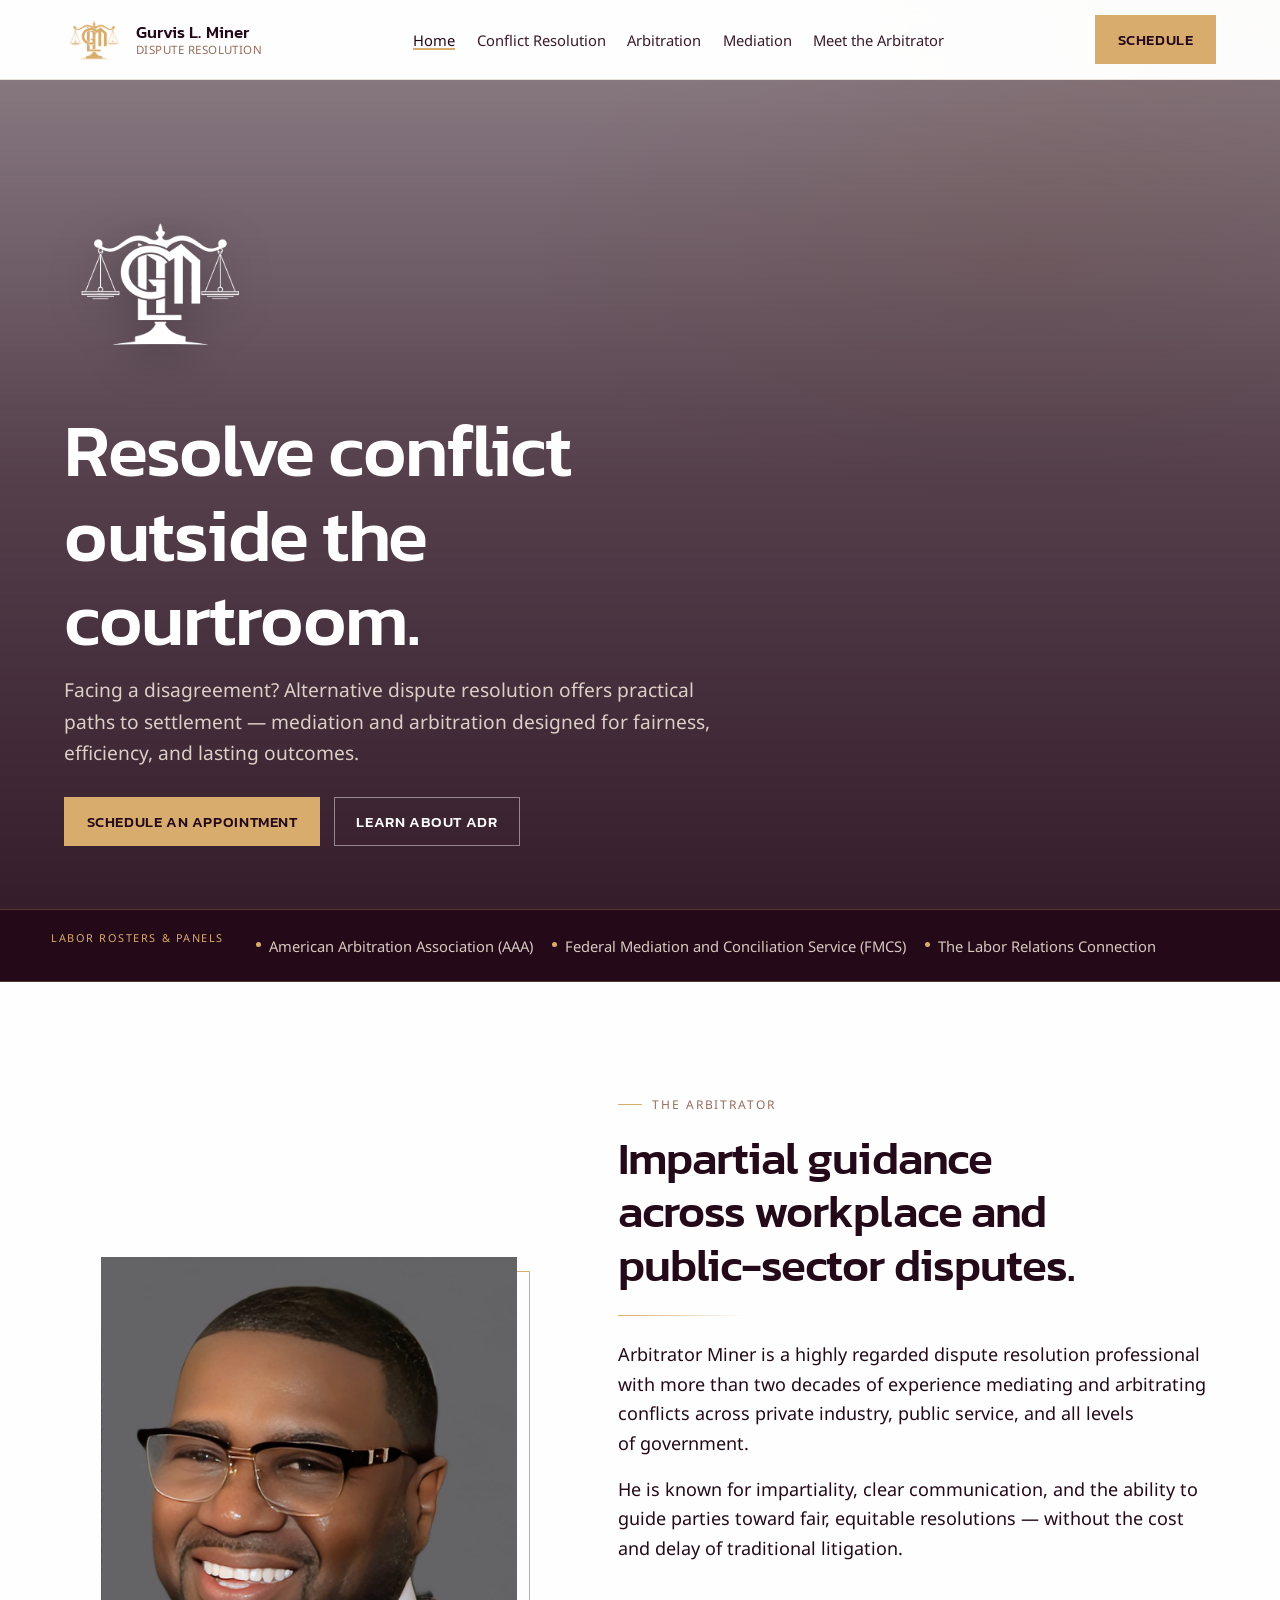
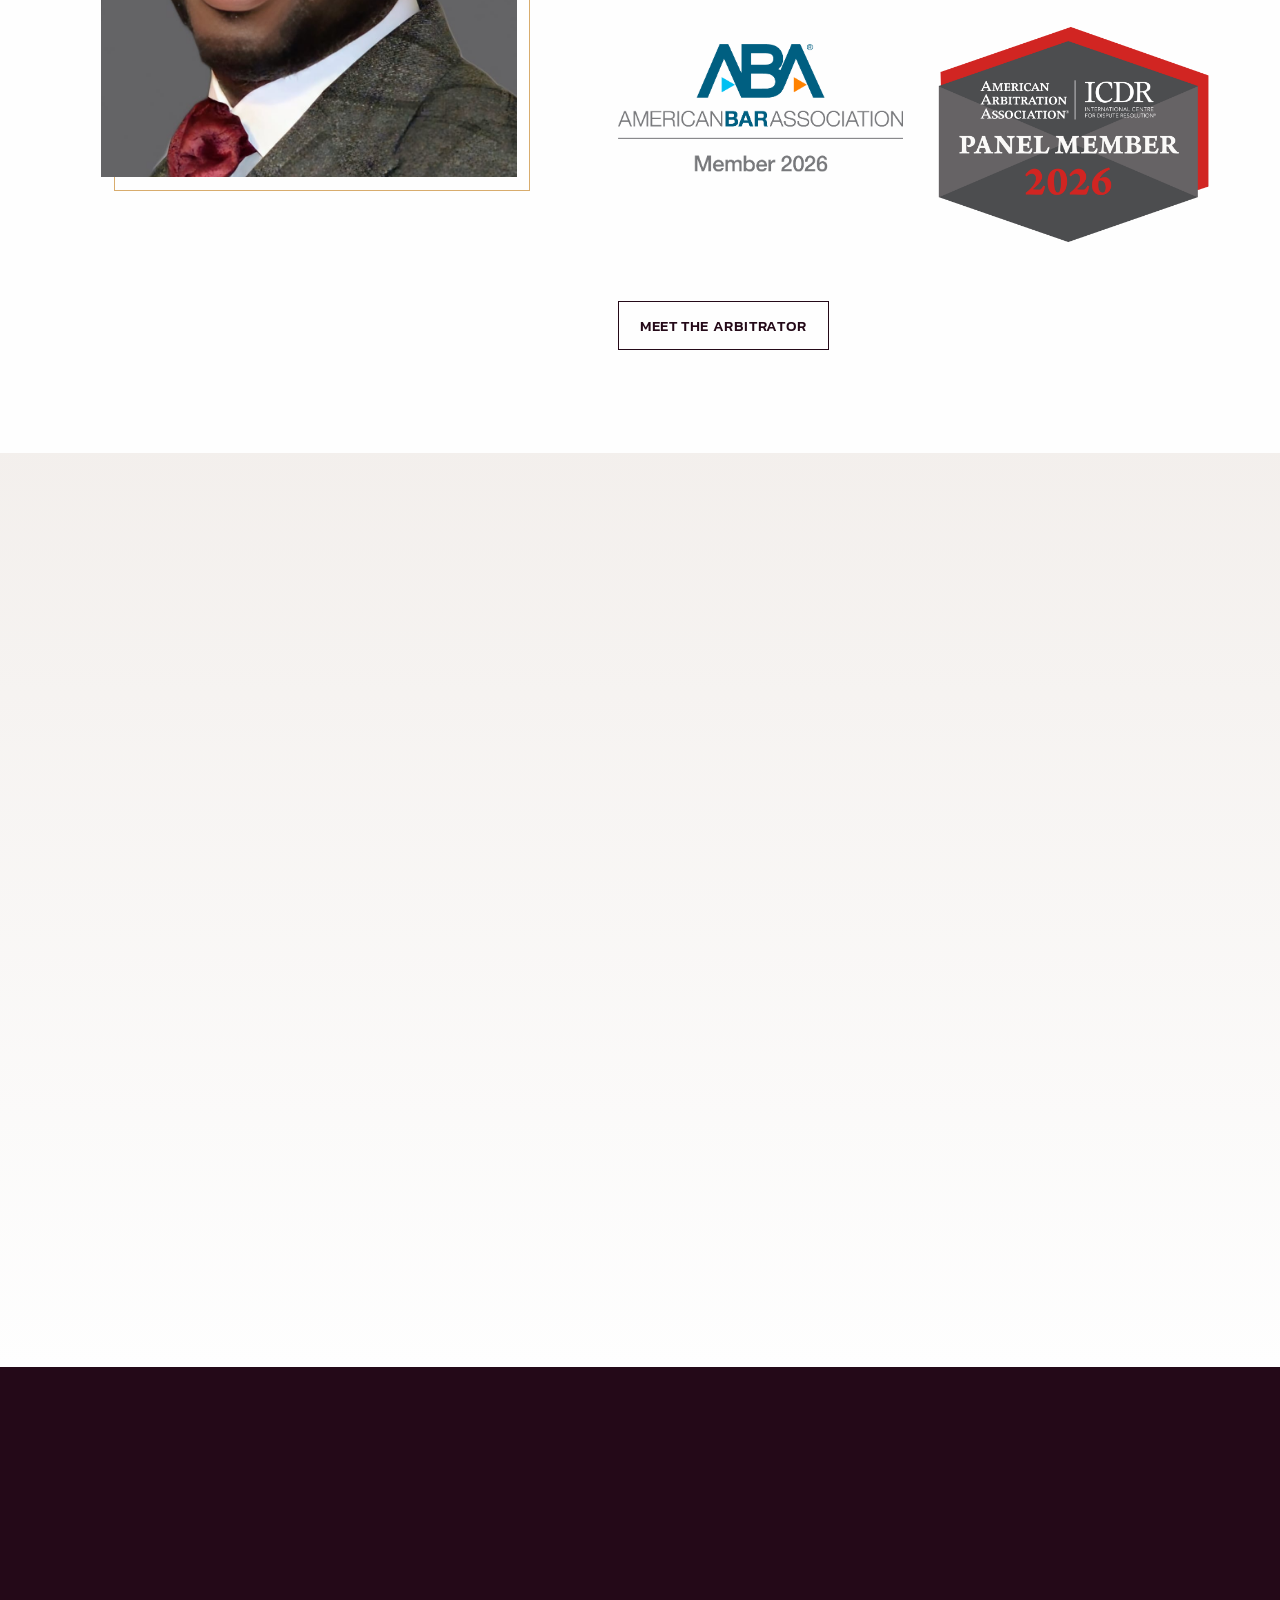
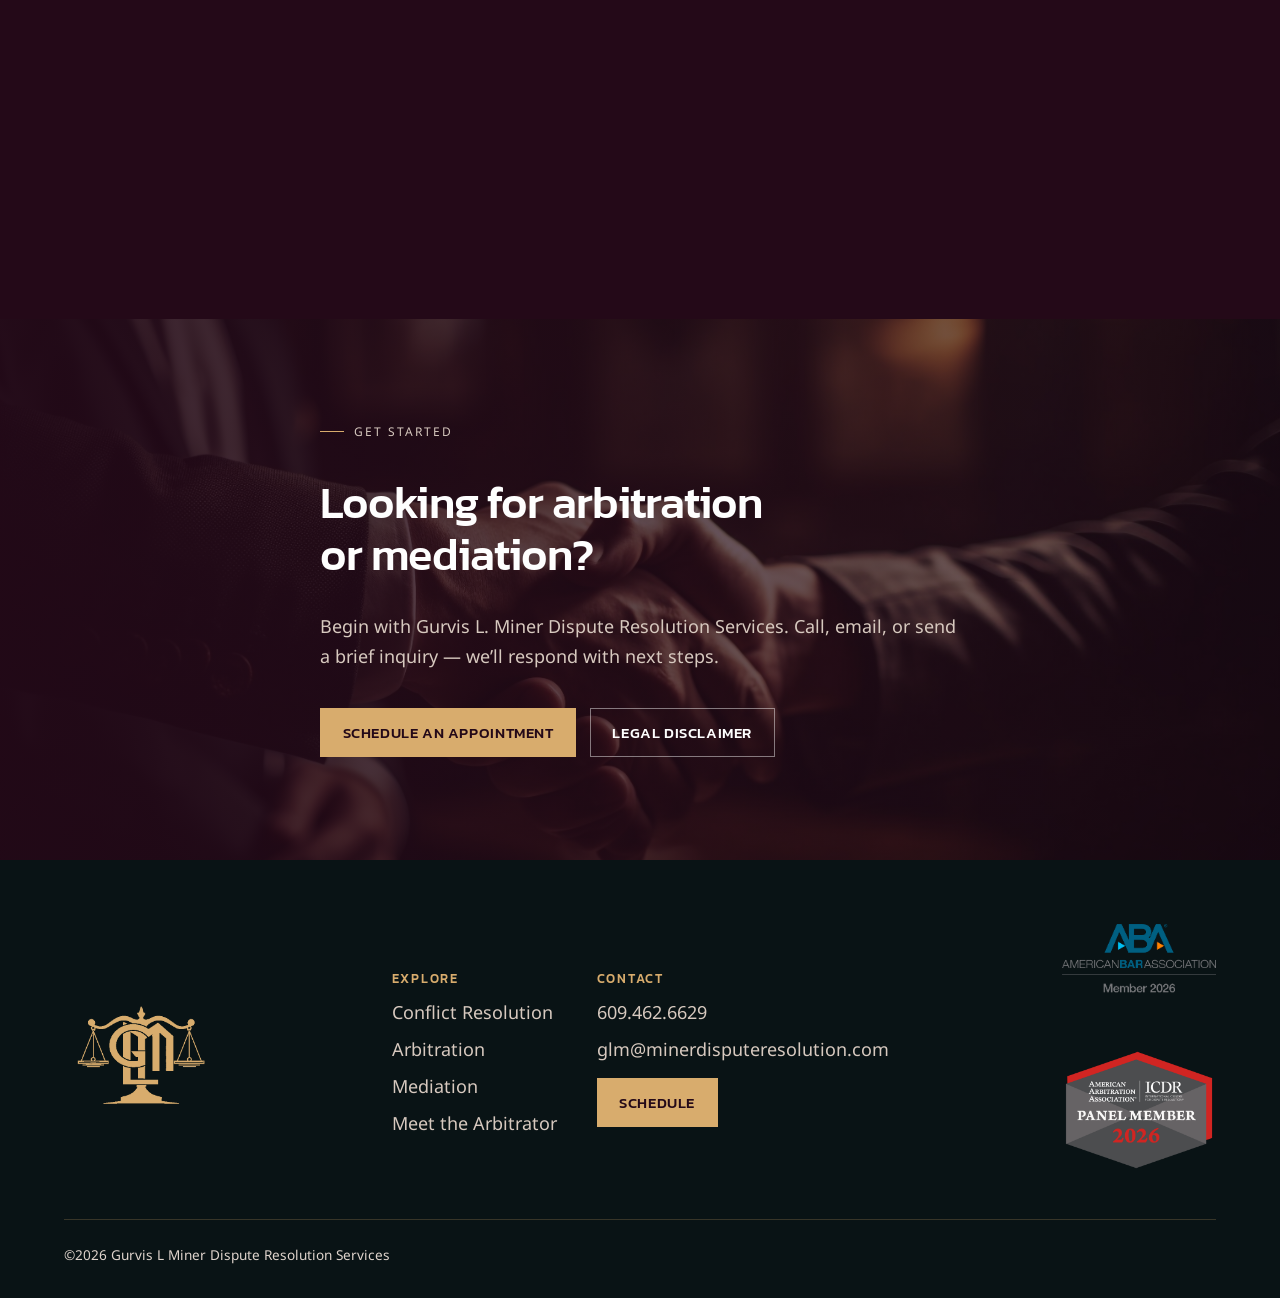
==== commit 092fe78d: "Keep labor roster items on one line in the homepage banner. Co-authored-by: Cursor <cursoragent@curs" ====
--- a/redesign/index.html
+++ b/redesign/index.html
@@ -5,11 +5,25 @@
   <meta name="viewport" content="width=device-width, initial-scale=1" />
   <title>Gurvis L. Miner Dispute Resolution</title>
   <meta name="description" content="Arbitration, mediation, and conflict resolution with Gurvis L. Miner — experienced, impartial, efficient ADR outside the courtroom." />
+  <link rel="canonical" href="https://calvinadaniel.github.io/miner-dispute-resolution/redesign/" />
   <link rel="icon" href="../assets/glm-nav-icon-gold-refined.png" />
-  <link rel="preconnect" href="https://fonts.googleapis.com" />
+  <link rel="apple-touch-icon" href="../assets/glm-nav-icon-gold-refined.png" />
+  <meta property="og:type" content="website" />
+  <meta property="og:site_name" content="Gurvis L. Miner Dispute Resolution" />
+  <meta property="og:title" content="Gurvis L. Miner Dispute Resolution" />
+  <meta property="og:description" content="Arbitration, mediation, and conflict resolution with Gurvis L. Miner — experienced, impartial, efficient ADR outside the courtroom." />
+  <meta property="og:url" content="https://calvinadaniel.github.io/miner-dispute-resolution/redesign/" />
+  <meta property="og:image" content="https://calvinadaniel.github.io/miner-dispute-resolution/assets/glm-nav-icon-gold-refined.png" />
+  <meta property="og:image:alt" content="Gurvis L. Miner Dispute Resolution logo" />
+  <meta name="twitter:card" content="summary" />
+  <meta name="twitter:title" content="Gurvis L. Miner Dispute Resolution" />
+  <meta name="twitter:description" content="Arbitration, mediation, and conflict resolution with Gurvis L. Miner — experienced, impartial, efficient ADR outside the courtroom." />
+  <meta name="twitter:image" content="https://calvinadaniel.github.io/miner-dispute-resolution/assets/glm-nav-icon-gold-refined.png" />
+  <meta name="twitter:image:alt" content="Gurvis L. Miner Dispute Resolution logo" />
+<link rel="preconnect" href="https://fonts.googleapis.com" />
   <link rel="preconnect" href="https://fonts.gstatic.com" crossorigin />
   <link href="https://fonts.googleapis.com/css2?family=Kanit:wght@400;500;600&family=Noto+Sans:wght@400;500;600&display=swap" rel="stylesheet" />
-  <link rel="stylesheet" href="css/styles.css?v=18" />
+  <link rel="stylesheet" href="css/styles.css?v=19" />
   <!--
     ASSUMPTIONS
     - Homepage is the primary redesign proof for AI Engineering workflow
--- a/redesign/css/styles.css
+++ b/redesign/css/styles.css
@@ -550,32 +550,42 @@
   border-block: 1px solid color-mix(in srgb, var(--gold) 28%, transparent);
 }
 
+.trust.section-tight {
+  padding-block: 1.15rem;
+}
+
 .trust-inner {
   display: grid;
-  gap: 1.25rem;
-  align-items: center;
+  gap: 0.85rem 1.5rem;
+  align-items: center;
+  width: min(100%, 86rem);
 }
 
 .trust-label {
-  font-size: 0.72rem;
-  letter-spacing: 0.18em;
+  font-size: 0.68rem;
+  letter-spacing: 0.14em;
   text-transform: uppercase;
   color: var(--gold);
+  white-space: nowrap;
 }
 
 .trust-list {
   display: flex;
-  flex-wrap: wrap;
-  gap: 0.65rem 1.5rem;
+  flex-wrap: nowrap;
+  align-items: center;
+  gap: 0.85rem 1.15rem;
   list-style: none;
   margin: 0;
   padding: 0;
-  font-size: 0.95rem;
+  font-size: clamp(0.72rem, 0.62rem + 0.7vw, 0.92rem);
+  min-width: 0;
 }
 
 .trust-list li {
   position: relative;
-  padding-left: 0.9rem;
+  padding-left: 0.85rem;
+  white-space: nowrap;
+  flex: 0 0 auto;
 }
 
 .trust-list li::before {
@@ -583,16 +593,16 @@
   position: absolute;
   left: 0;
   top: 0.55em;
-  width: 0.35rem;
-  height: 0.35rem;
+  width: 0.32rem;
+  height: 0.32rem;
   background: var(--gold);
   border-radius: 50%;
 }
 
-@media (min-width: 800px) {
+@media (min-width: 720px) {
   .trust-inner {
     grid-template-columns: auto 1fr;
-    gap: 2.5rem;
+    gap: 1.5rem 2rem;
   }
 }
 
